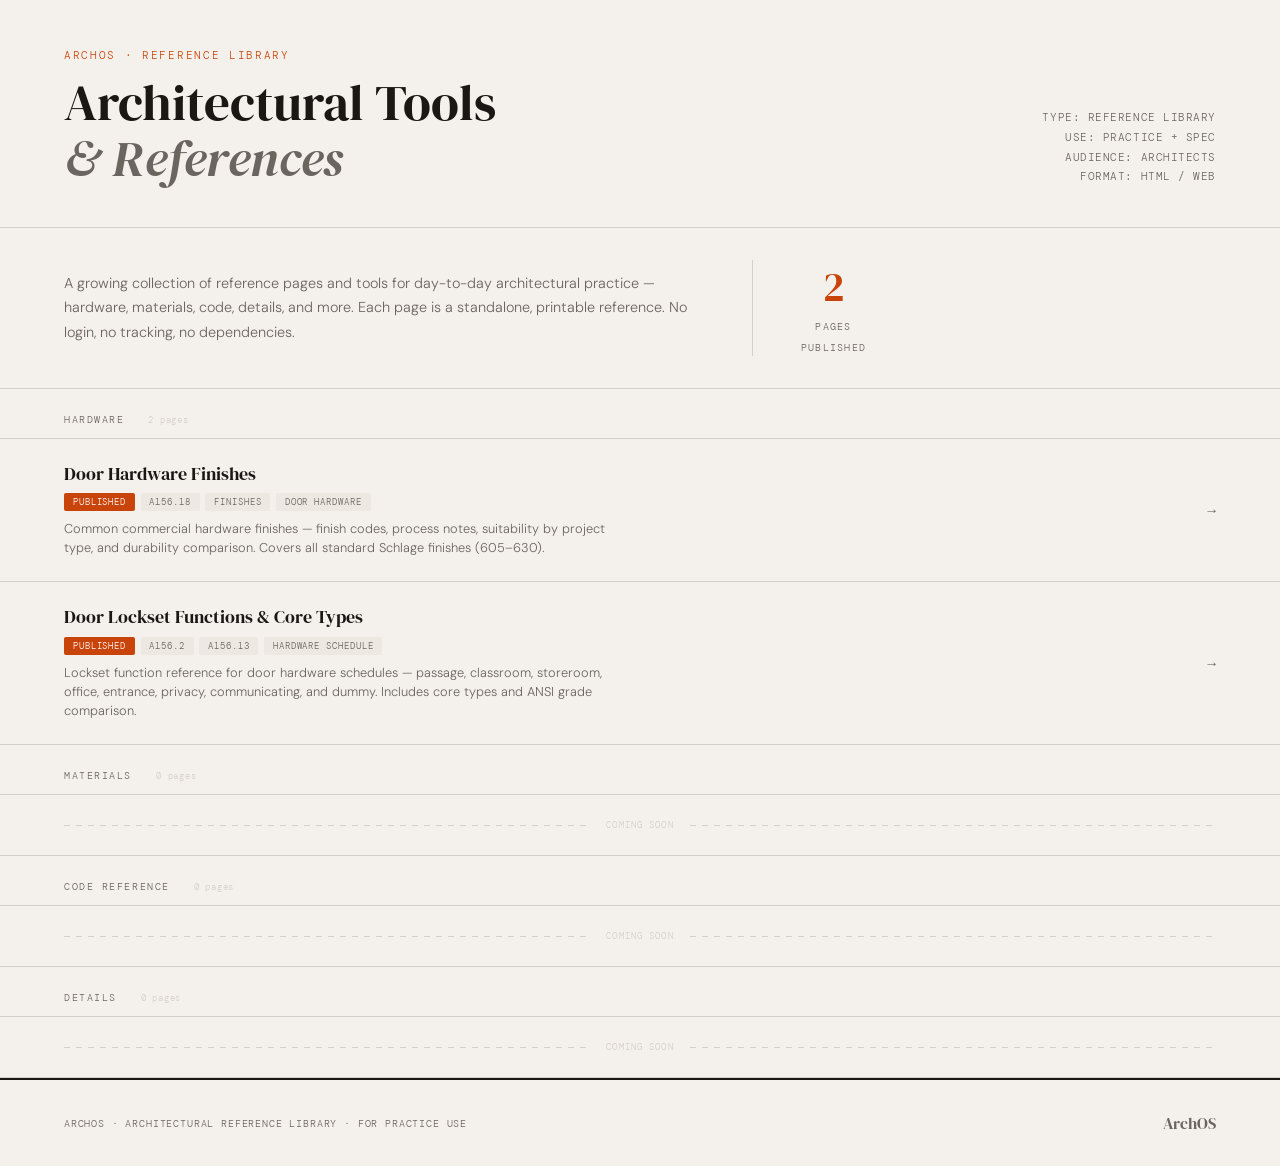
==== index.html @ a5b24680 "first commit" ====
<!doctype html>
<html lang="en">
  <head>
    <meta charset="UTF-8" />
    <meta name="viewport" content="width=device-width, initial-scale=1.0" />
    <title>ArchOS — Architectural Reference Library</title>
    <link rel="stylesheet" href="style.css" />
    <style>
      /* ── Category sections ── */
      .category {
        border-bottom: 1px solid var(--rule);
        opacity: 0;
        transform: translateY(16px);
        animation: fadeUp 0.45s forwards;
      }
      .category:nth-child(1) {
        animation-delay: 0.05s;
      }
      .category:nth-child(2) {
        animation-delay: 0.1s;
      }
      .category:nth-child(3) {
        animation-delay: 0.15s;
      }
      .category:nth-child(4) {
        animation-delay: 0.2s;
      }

      .category-header {
        display: flex;
        align-items: baseline;
        gap: 1.5rem;
        padding: 1.5rem 4rem 0.75rem;
        border-bottom: 1px solid var(--rule);
      }
      .category-name {
        font-family: "DM Mono", monospace;
        font-size: 0.65rem;
        text-transform: uppercase;
        letter-spacing: 0.15em;
        color: var(--ink-muted);
      }
      .category-count {
        font-family: "DM Mono", monospace;
        font-size: 0.58rem;
        color: var(--rule);
        letter-spacing: 0.08em;
      }

      /* ── Page entries ── */
      .page-entry {
        display: grid;
        grid-template-columns: 1fr auto;
        align-items: center;
        gap: 2rem;
        padding: 1.5rem 4rem;
        border-bottom: 1px solid var(--rule);
        text-decoration: none;
        color: inherit;
        transition: background 0.15s;
      }
      .page-entry:last-child {
        border-bottom: none;
      }
      .page-entry:hover {
        background: rgba(255, 255, 255, 0.55);
      }
      .page-entry:hover .entry-arrow {
        color: var(--accent);
        transform: translateX(4px);
      }

      .entry-left {
        display: flex;
        flex-direction: column;
        gap: 0.5rem;
      }
      .entry-title {
        font-family: "DM Serif Display", serif;
        font-size: 1.15rem;
        font-weight: 400;
        line-height: 1.2;
      }
      .entry-meta {
        display: flex;
        align-items: center;
        gap: 0.75rem;
        flex-wrap: wrap;
      }
      .entry-desc {
        font-size: 0.8rem;
        color: var(--ink-muted);
        line-height: 1.5;
        max-width: 560px;
      }
      .entry-tags {
        display: flex;
        gap: 0.35rem;
        flex-wrap: wrap;
      }

      .entry-arrow {
        font-family: "DM Mono", monospace;
        font-size: 0.9rem;
        color: var(--ink-muted);
        transition:
          color 0.15s,
          transform 0.15s;
        flex-shrink: 0;
      }

      /* ── Empty state placeholder ── */
      .entry-placeholder {
        padding: 1.5rem 4rem;
        border-bottom: 1px solid var(--rule);
        display: flex;
        align-items: center;
        gap: 1rem;
      }
      .entry-placeholder:last-child {
        border-bottom: none;
      }
      .placeholder-line {
        height: 1px;
        flex: 1;
        background: repeating-linear-gradient(
          90deg,
          var(--rule) 0px,
          var(--rule) 6px,
          transparent 6px,
          transparent 12px
        );
      }
      .placeholder-label {
        font-family: "DM Mono", monospace;
        font-size: 0.58rem;
        text-transform: uppercase;
        letter-spacing: 0.12em;
        color: var(--rule);
      }

      @media (max-width: 960px) {
        .category-header,
        .page-entry,
        .entry-placeholder {
          padding: 1rem 1.5rem;
        }
      }
    </style>
  </head>
  <body>
    <header>
      <div>
        <div class="header-eyebrow">ArchOS · Reference Library</div>
        <h1>Architectural Tools<br /><em>&amp; References</em></h1>
      </div>
      <div class="header-meta">
        TYPE: REFERENCE LIBRARY<br />USE: PRACTICE + SPEC<br />AUDIENCE:
        ARCHITECTS<br />FORMAT: HTML / WEB
      </div>
    </header>

    <div class="intro">
      <p>
        A growing collection of reference pages and tools for day-to-day
        architectural practice — hardware, materials, code, details, and more.
        Each page is a standalone, printable reference. No login, no tracking,
        no dependencies.
      </p>
      <div class="intro-stat">
        <span class="num">2</span>
        <span class="label">Pages<br />Published</span>
      </div>
    </div>

    <!-- ── Hardware ─────────────────────────────── -->
    <div class="category">
      <div class="category-header">
        <span class="category-name">Hardware</span>
        <span class="category-count">2 pages</span>
      </div>

      <a class="page-entry" href="tools/hardware-finishes.html">
        <div class="entry-left">
          <div class="entry-title">Door Hardware Finishes</div>
          <div class="entry-meta">
            <div class="entry-tags">
              <span class="tag accent">Published</span>
              <span class="tag">A156.18</span>
              <span class="tag">Finishes</span>
              <span class="tag">Door Hardware</span>
            </div>
          </div>
          <div class="entry-desc">
            Common commercial hardware finishes — finish codes, process notes,
            suitability by project type, and durability comparison. Covers all
            standard Schlage finishes (605–630).
          </div>
        </div>
        <span class="entry-arrow">→</span>
      </a>

      <a class="page-entry" href="tools/lock-functions.html">
        <div class="entry-left">
          <div class="entry-title">Door Lockset Functions &amp; Core Types</div>
          <div class="entry-meta">
            <div class="entry-tags">
              <span class="tag accent">Published</span>
              <span class="tag">A156.2</span>
              <span class="tag">A156.13</span>
              <span class="tag">Hardware Schedule</span>
            </div>
          </div>
          <div class="entry-desc">
            Lockset function reference for door hardware schedules — passage,
            classroom, storeroom, office, entrance, privacy, communicating, and
            dummy. Includes core types and ANSI grade comparison.
          </div>
        </div>
        <span class="entry-arrow">→</span>
      </a>
    </div>

    <!-- ── Materials ────────────────────────────── -->
    <div class="category">
      <div class="category-header">
        <span class="category-name">Materials</span>
        <span class="category-count">0 pages</span>
      </div>
      <div class="entry-placeholder">
        <div class="placeholder-line"></div>
        <span class="placeholder-label">Coming soon</span>
        <div class="placeholder-line"></div>
      </div>
    </div>

    <!-- ── Code Reference ───────────────────────── -->
    <div class="category">
      <div class="category-header">
        <span class="category-name">Code Reference</span>
        <span class="category-count">0 pages</span>
      </div>
      <div class="entry-placeholder">
        <div class="placeholder-line"></div>
        <span class="placeholder-label">Coming soon</span>
        <div class="placeholder-line"></div>
      </div>
    </div>

    <!-- ── Details ──────────────────────────────── -->
    <div class="category">
      <div class="category-header">
        <span class="category-name">Details</span>
        <span class="category-count">0 pages</span>
      </div>
      <div class="entry-placeholder">
        <div class="placeholder-line"></div>
        <span class="placeholder-label">Coming soon</span>
        <div class="placeholder-line"></div>
      </div>
    </div>

    <footer>
      <p>ARCHOS · ARCHITECTURAL REFERENCE LIBRARY · FOR PRACTICE USE</p>
      <div class="footer-logo">ArchOS</div>
    </footer>
  </body>
</html>
---- style.css ----
@import url('https://fonts.googleapis.com/css2?family=DM+Serif+Display:ital@0;1&family=DM+Mono:wght@400;500&family=DM+Sans:wght@300;400;500&display=swap');

/* ─── Tokens ─────────────────────────────────────────────── */
:root {
  --bg:         #f4f1ec;
  --ink:        #1a1714;
  --ink-muted:  #6b6560;
  --rule:       #d4cfc8;
  --accent:     #c8440a;
  --tag-bg:     #ede9e2;
}

/* ─── Reset ──────────────────────────────────────────────── */
* { margin: 0; padding: 0; box-sizing: border-box; }

/* ─── Base ───────────────────────────────────────────────── */
body {
  background: var(--bg);
  color: var(--ink);
  font-family: 'DM Sans', sans-serif;
  font-weight: 300;
  min-height: 100vh;
}

/* ─── Header ─────────────────────────────────────────────── */
header {
  border-bottom: 1px solid var(--rule);
  padding: 3rem 4rem 2.5rem;
  display: grid;
  grid-template-columns: 1fr auto;
  align-items: end;
  gap: 2rem;
}
.header-eyebrow {
  font-family: 'DM Mono', monospace;
  font-size: 0.7rem;
  letter-spacing: 0.15em;
  text-transform: uppercase;
  color: var(--accent);
  margin-bottom: 0.75rem;
}
header h1 {
  font-family: 'DM Serif Display', serif;
  font-size: clamp(2rem, 4vw, 3.2rem);
  line-height: 1.1;
  font-weight: 400;
}
header h1 em { font-style: italic; color: var(--ink-muted); }
.header-meta {
  text-align: right;
  font-family: 'DM Mono', monospace;
  font-size: 0.68rem;
  color: var(--ink-muted);
  line-height: 1.8;
  letter-spacing: 0.05em;
}

/* ─── Intro band ─────────────────────────────────────────── */
.intro {
  padding: 2rem 4rem;
  border-bottom: 1px solid var(--rule);
  display: flex;
  align-items: center;
  gap: 3rem;
}
.intro p {
  font-size: 0.9rem;
  line-height: 1.7;
  color: var(--ink-muted);
  max-width: 640px;
}
.intro-stat {
  flex-shrink: 0;
  text-align: center;
  border-left: 1px solid var(--rule);
  padding-left: 3rem;
}
.intro-stat .num {
  font-family: 'DM Serif Display', serif;
  font-size: 2.5rem;
  color: var(--accent);
  display: block;
}
.intro-stat .label {
  font-family: 'DM Mono', monospace;
  font-size: 0.65rem;
  text-transform: uppercase;
  letter-spacing: 0.12em;
  color: var(--ink-muted);
}

/* ─── Tags ───────────────────────────────────────────────── */
.tag {
  background: var(--tag-bg);
  font-family: 'DM Mono', monospace;
  font-size: 0.58rem;
  text-transform: uppercase;
  letter-spacing: 0.1em;
  padding: 0.2rem 0.55rem;
  border-radius: 2px;
  color: var(--ink-muted);
}
.tag.accent { background: var(--accent); color: white; }
.tag.new    { background: #2a6e3f;      color: white; }

/* ─── Disclaimer ─────────────────────────────────────────── */
.disclaimer {
  padding: 1.25rem 4rem;
  border-bottom: 1px solid var(--rule);
}
.disclaimer p {
  font-size: 0.78rem;
  color: var(--ink-muted);
  line-height: 1.6;
}
.disclaimer strong { color: var(--ink); }

/* ─── Footer ─────────────────────────────────────────────── */
footer {
  padding: 2rem 4rem;
  border-top: 2px solid var(--ink);
  display: flex;
  justify-content: space-between;
  align-items: center;
}
footer p {
  font-family: 'DM Mono', monospace;
  font-size: 0.65rem;
  color: var(--ink-muted);
  letter-spacing: 0.08em;
}
footer .footer-logo {
  font-family: 'DM Serif Display', serif;
  font-size: 1rem;
  color: var(--ink-muted);
}
footer a {
  font-family: 'DM Mono', monospace;
  font-size: 0.65rem;
  color: var(--ink-muted);
  text-decoration: none;
  letter-spacing: 0.08em;
}
footer a:hover { color: var(--accent); }

/* ─── Animation ──────────────────────────────────────────── */
@keyframes fadeUp {
  to { opacity: 1; transform: translateY(0); }
}

/* ─── Responsive ─────────────────────────────────────────── */
@media (max-width: 960px) {
  header,
  .intro,
  .disclaimer,
  footer { padding: 1.5rem; }
}
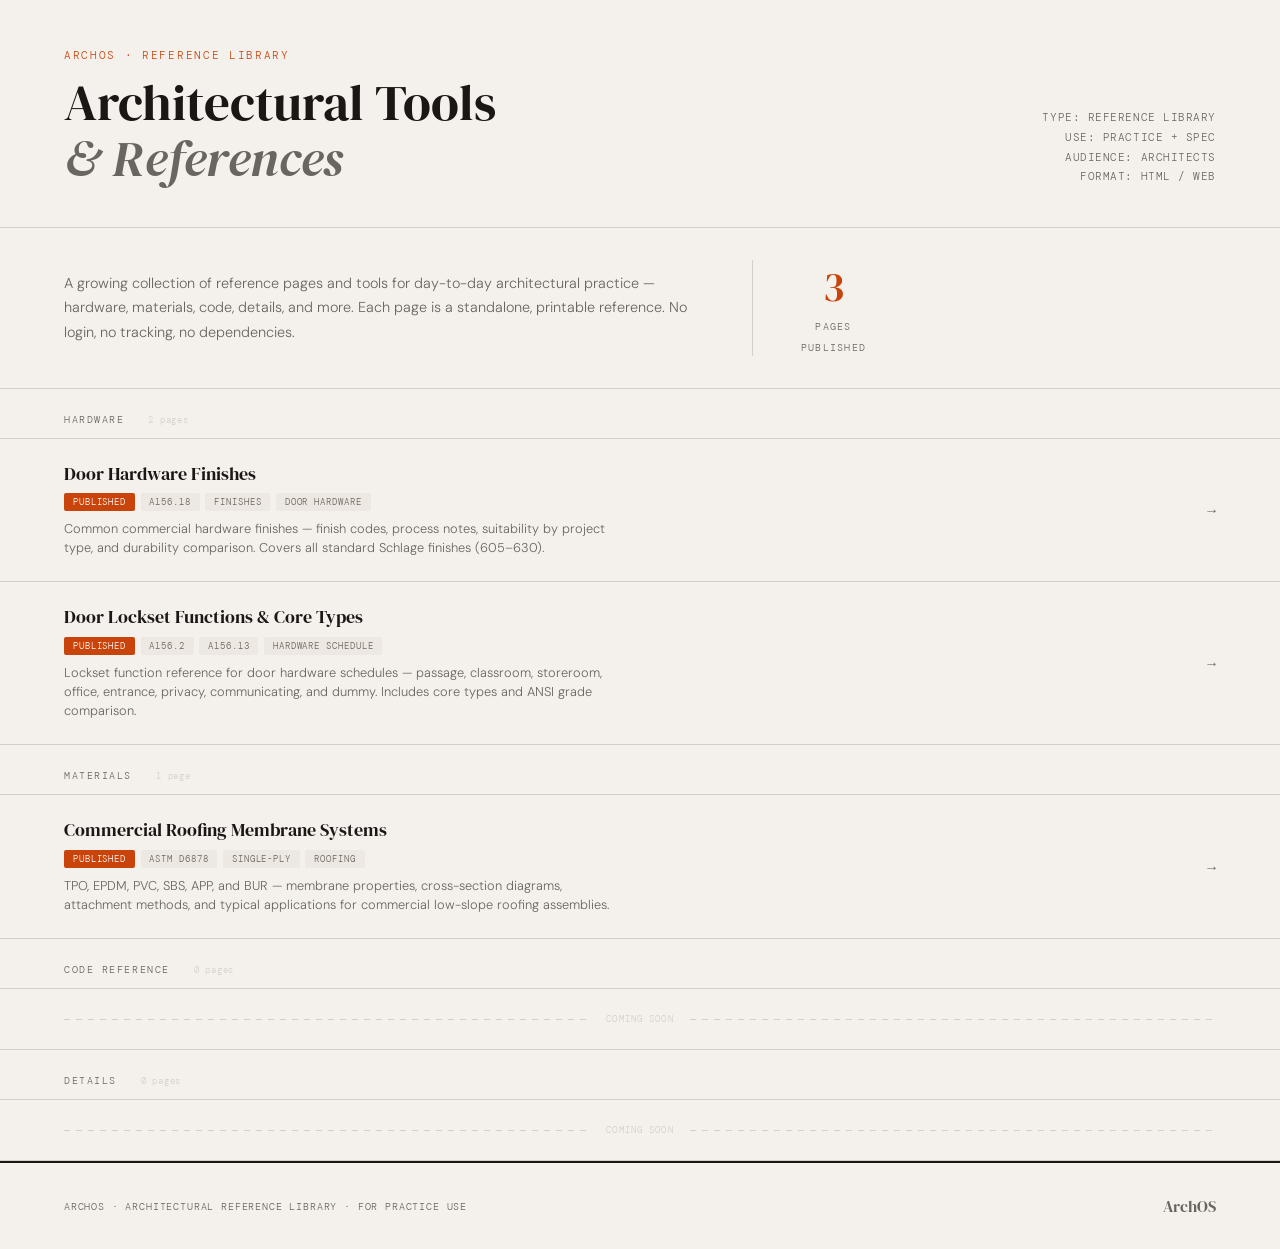
==== commit 646e0f8e: "Add commercial roofing membranes reference page" ====
--- a/index.html
+++ b/index.html
@@ -168,7 +168,7 @@
         no dependencies.
       </p>
       <div class="intro-stat">
-        <span class="num">2</span>
+        <span class="num">3</span>
         <span class="label">Pages<br />Published</span>
       </div>
     </div>
@@ -225,13 +225,26 @@
     <div class="category">
       <div class="category-header">
         <span class="category-name">Materials</span>
-        <span class="category-count">0 pages</span>
-      </div>
-      <div class="entry-placeholder">
-        <div class="placeholder-line"></div>
-        <span class="placeholder-label">Coming soon</span>
-        <div class="placeholder-line"></div>
-      </div>
+        <span class="category-count">1 page</span>
+      </div>
+
+      <a class="page-entry" href="tools/roofing-membranes.html">
+        <div class="entry-left">
+          <div class="entry-title">Commercial Roofing Membrane Systems</div>
+          <div class="entry-meta">
+            <div class="entry-tags">
+              <span class="tag accent">Published</span>
+              <span class="tag">ASTM D6878</span>
+              <span class="tag">Single-Ply</span>
+              <span class="tag">Roofing</span>
+            </div>
+          </div>
+          <div class="entry-desc">
+            TPO, EPDM, PVC, SBS, APP, and BUR — membrane properties, cross-section diagrams, attachment methods, and typical applications for commercial low-slope roofing assemblies.
+          </div>
+        </div>
+        <span class="entry-arrow">→</span>
+      </a>
     </div>
 
     <!-- ── Code Reference ───────────────────────── -->
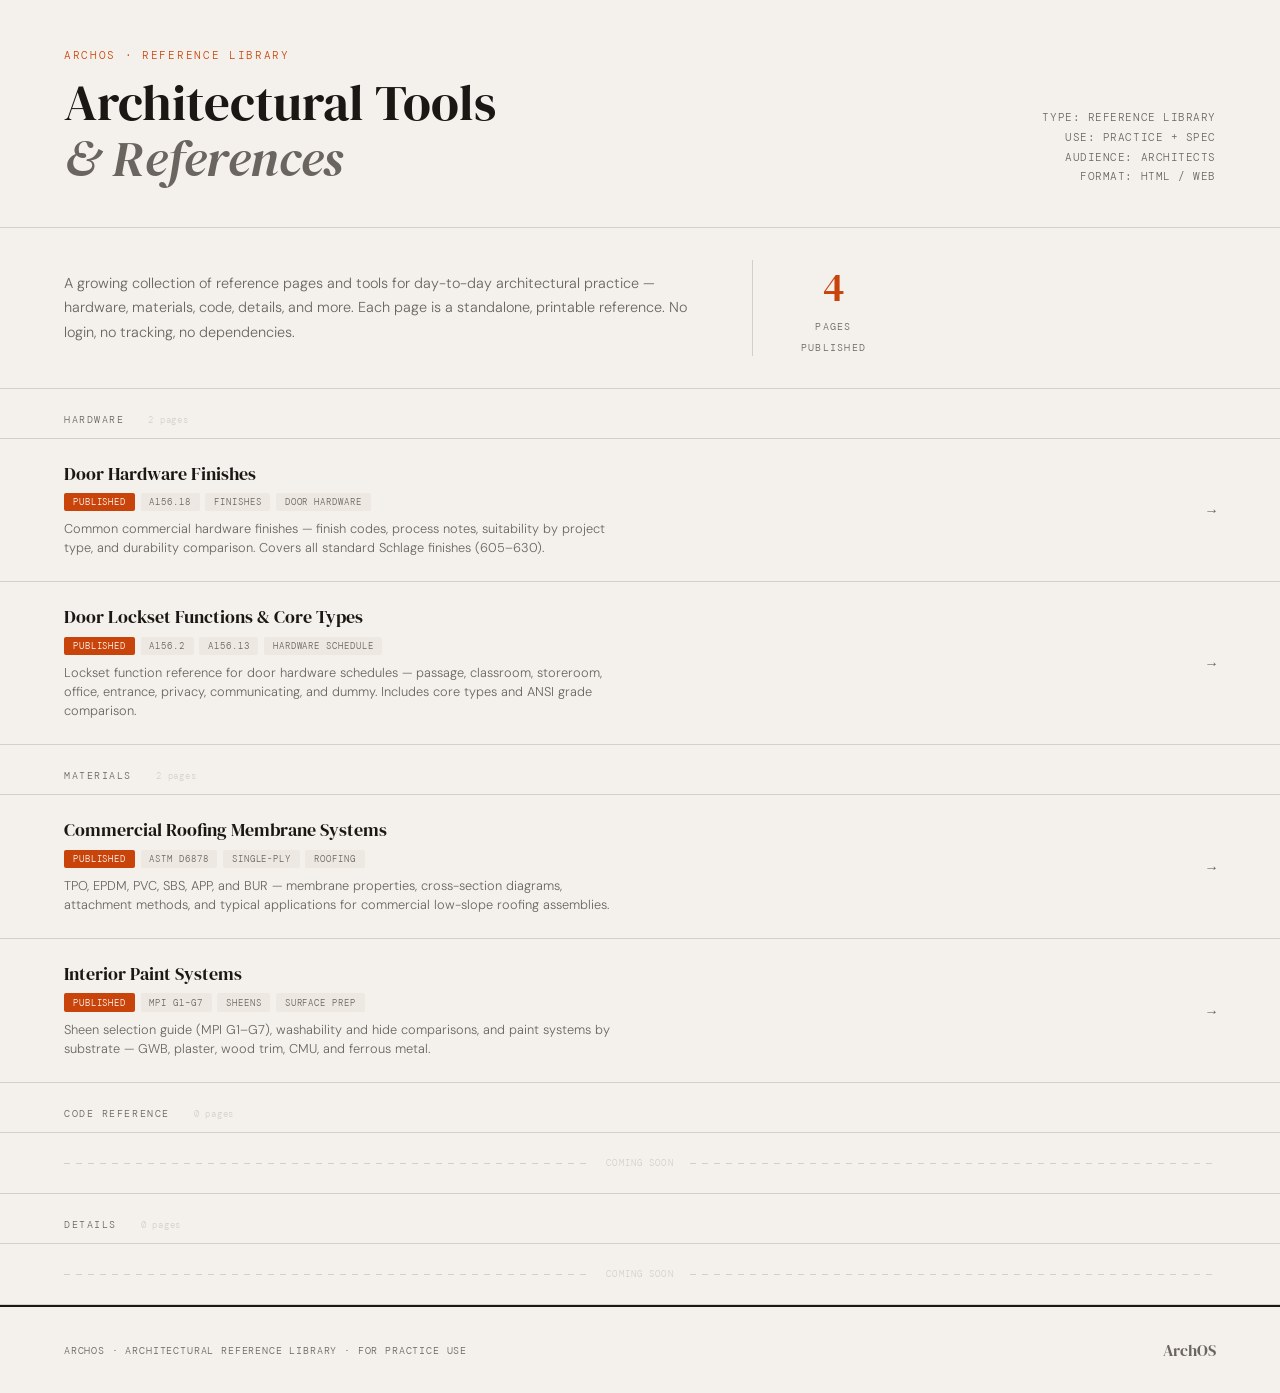
==== commit 32ac3ba5: "Add interior painting tool page" ====
--- a/index.html
+++ b/index.html
@@ -168,7 +168,7 @@
         no dependencies.
       </p>
       <div class="intro-stat">
-        <span class="num">3</span>
+        <span class="num">4</span>
         <span class="label">Pages<br />Published</span>
       </div>
     </div>
@@ -225,7 +225,7 @@
     <div class="category">
       <div class="category-header">
         <span class="category-name">Materials</span>
-        <span class="category-count">1 page</span>
+        <span class="category-count">2 pages</span>
       </div>
 
       <a class="page-entry" href="tools/roofing-membranes.html">
@@ -241,6 +241,24 @@
           </div>
           <div class="entry-desc">
             TPO, EPDM, PVC, SBS, APP, and BUR — membrane properties, cross-section diagrams, attachment methods, and typical applications for commercial low-slope roofing assemblies.
+          </div>
+        </div>
+        <span class="entry-arrow">→</span>
+      </a>
+
+      <a class="page-entry" href="tools/interior-painting.html">
+        <div class="entry-left">
+          <div class="entry-title">Interior Paint Systems</div>
+          <div class="entry-meta">
+            <div class="entry-tags">
+              <span class="tag accent">Published</span>
+              <span class="tag">MPI G1–G7</span>
+              <span class="tag">Sheens</span>
+              <span class="tag">Surface Prep</span>
+            </div>
+          </div>
+          <div class="entry-desc">
+            Sheen selection guide (MPI G1–G7), washability and hide comparisons, and paint systems by substrate — GWB, plaster, wood trim, CMU, and ferrous metal.
           </div>
         </div>
         <span class="entry-arrow">→</span>
--- a/style.css
+++ b/style.css
@@ -21,6 +21,33 @@
   font-weight: 300;
   min-height: 100vh;
 }
+
+/* ─── Site nav ───────────────────────────────────────────── */
+.site-nav {
+  padding: 0.75rem 4rem;
+  border-bottom: 1px solid var(--rule);
+  display: flex;
+  align-items: center;
+}
+.site-nav a {
+  display: flex;
+  align-items: center;
+  gap: 0.55rem;
+  font-family: 'DM Serif Display', serif;
+  font-size: 0.9rem;
+  color: var(--ink-muted);
+  text-decoration: none;
+  letter-spacing: 0.02em;
+  transition: color 0.15s;
+}
+.site-nav a::before {
+  content: '←';
+  font-family: 'DM Mono', monospace;
+  font-size: 0.65rem;
+  transition: transform 0.2s, color 0.15s;
+}
+.site-nav a:hover { color: var(--accent); }
+.site-nav a:hover::before { transform: translateX(-3px); }
 
 /* ─── Header ─────────────────────────────────────────────── */
 header {
@@ -150,6 +177,7 @@
 
 /* ─── Responsive ─────────────────────────────────────────── */
 @media (max-width: 960px) {
+  .site-nav,
   header,
   .intro,
   .disclaimer,
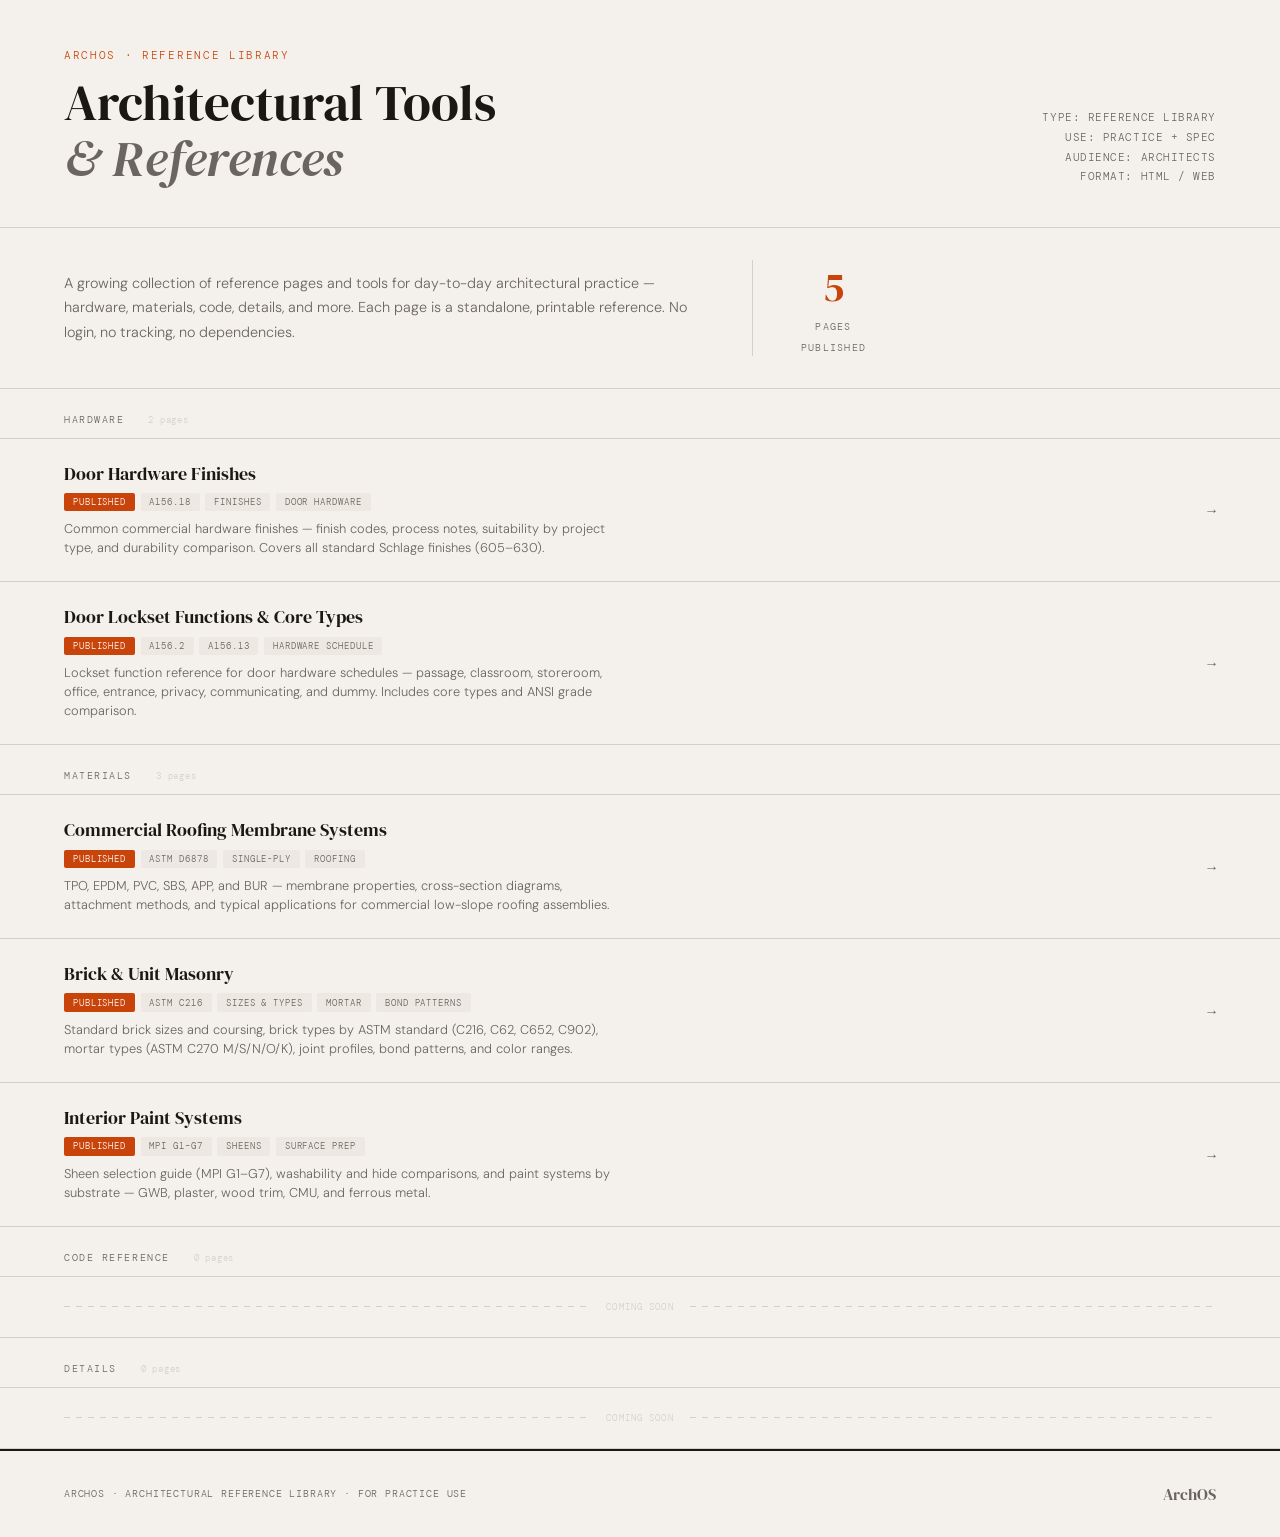
==== commit 5f30e6cc: "Add brick reference page — sizes, types, mortar, joints, bonds, color Covers standard brick sizes wi" ====
--- a/index.html
+++ b/index.html
@@ -168,7 +168,7 @@
         no dependencies.
       </p>
       <div class="intro-stat">
-        <span class="num">4</span>
+        <span class="num">5</span>
         <span class="label">Pages<br />Published</span>
       </div>
     </div>
@@ -225,7 +225,7 @@
     <div class="category">
       <div class="category-header">
         <span class="category-name">Materials</span>
-        <span class="category-count">2 pages</span>
+        <span class="category-count">3 pages</span>
       </div>
 
       <a class="page-entry" href="tools/roofing-membranes.html">
@@ -241,6 +241,25 @@
           </div>
           <div class="entry-desc">
             TPO, EPDM, PVC, SBS, APP, and BUR — membrane properties, cross-section diagrams, attachment methods, and typical applications for commercial low-slope roofing assemblies.
+          </div>
+        </div>
+        <span class="entry-arrow">→</span>
+      </a>
+
+      <a class="page-entry" href="tools/brick.html">
+        <div class="entry-left">
+          <div class="entry-title">Brick &amp; Unit Masonry</div>
+          <div class="entry-meta">
+            <div class="entry-tags">
+              <span class="tag accent">Published</span>
+              <span class="tag">ASTM C216</span>
+              <span class="tag">Sizes &amp; Types</span>
+              <span class="tag">Mortar</span>
+              <span class="tag">Bond Patterns</span>
+            </div>
+          </div>
+          <div class="entry-desc">
+            Standard brick sizes and coursing, brick types by ASTM standard (C216, C62, C652, C902), mortar types (ASTM C270 M/S/N/O/K), joint profiles, bond patterns, and color ranges.
           </div>
         </div>
         <span class="entry-arrow">→</span>
